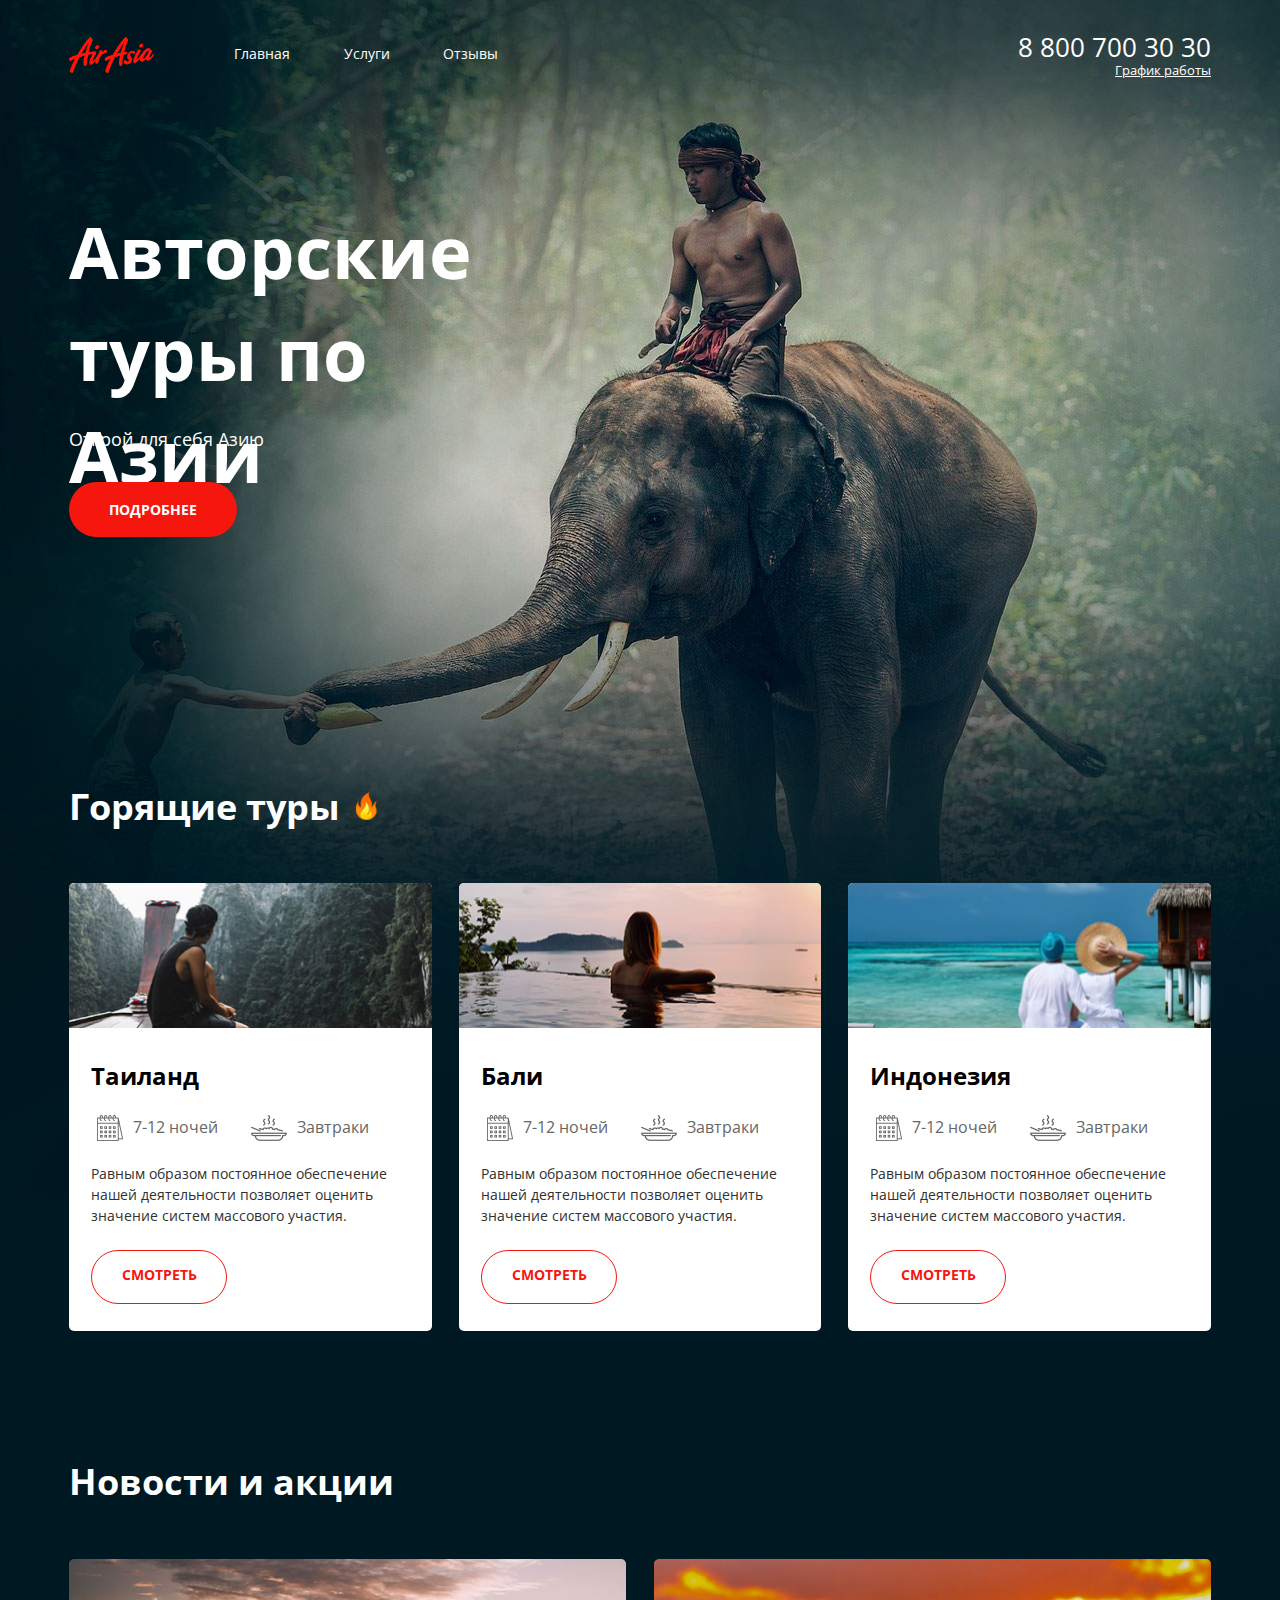
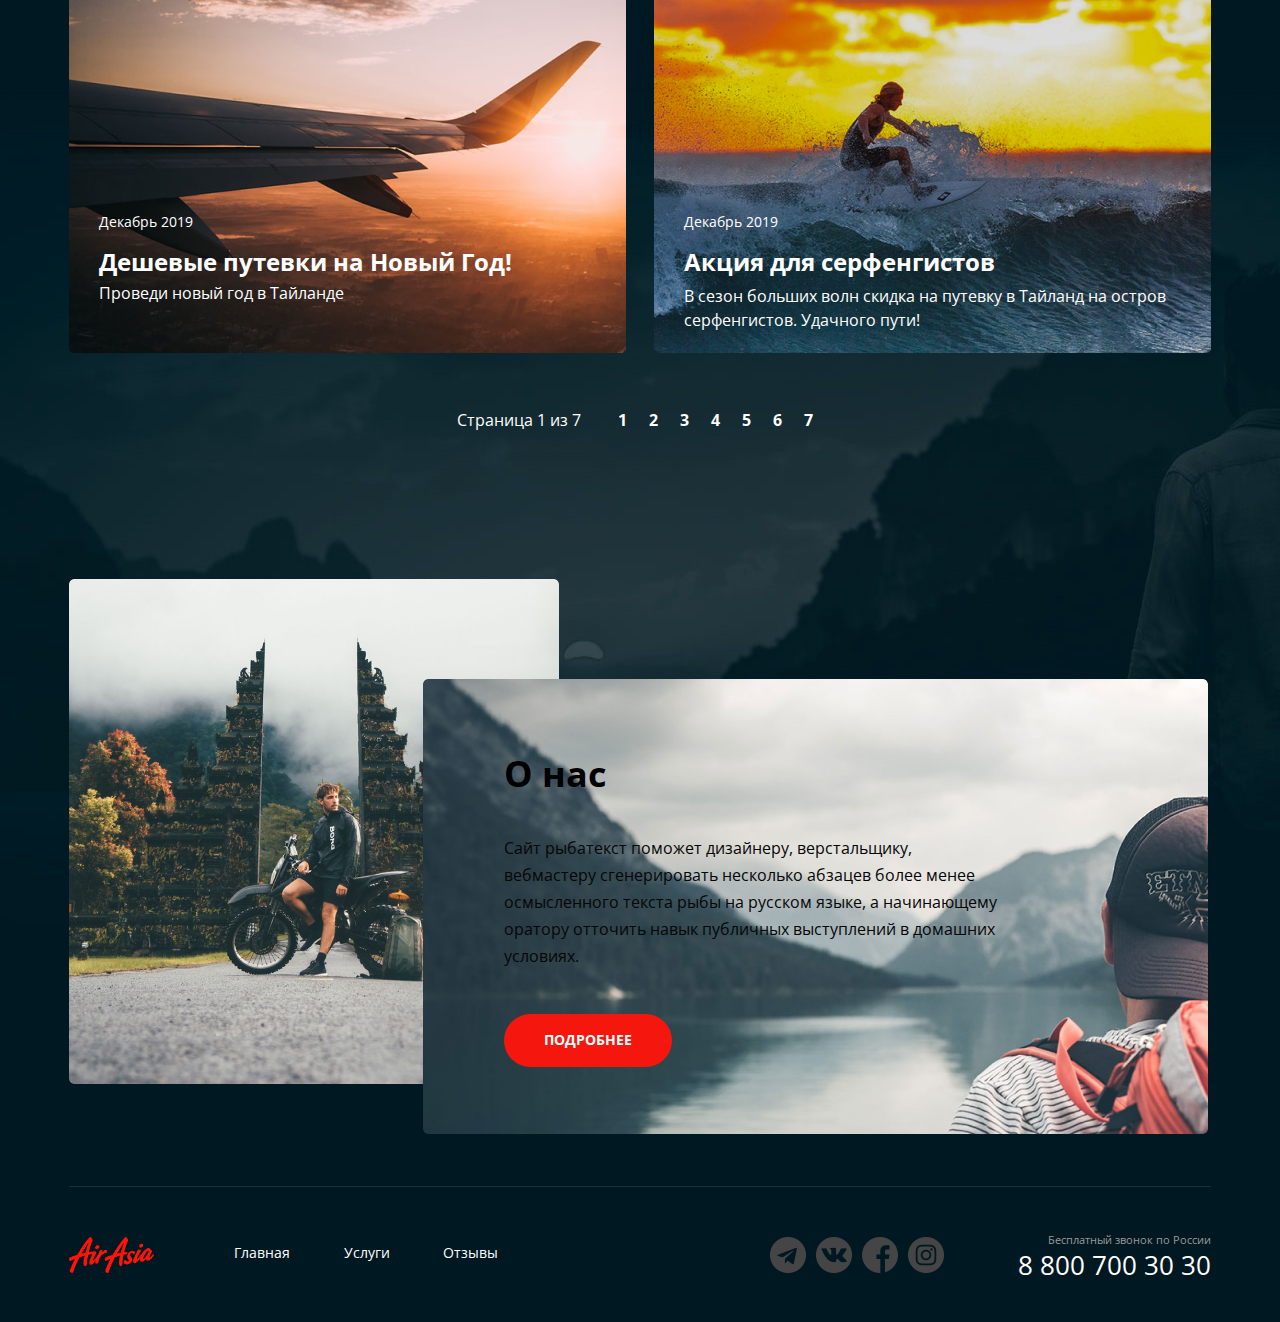
==== index.html @ a70e91f2 "Страница "Главная" и "Услуги"" ====
<!DOCTYPE html>
<html lang="ru">
<head>
  <meta charset="UTF-8">
  <meta http-equiv="X-UA-Compatible" content="IE=edge">
  <meta name="viewport" content="width=device-width, initial-scale=1.0">
  
  <link rel="preconnect" href="https://fonts.googleapis.com">
  <link rel="preconnect" href="https://fonts.gstatic.com" crossorigin>
  <link href="https://fonts.googleapis.com/css2?family=Open+Sans:ital,wght@0,300;0,400;0,500;0,600;0,700;0,800;1,300;1,400;1,500&display=swap" rel="stylesheet">
  
  <link rel="stylesheet" href="./style/normalize.css">
  <link rel="stylesheet" href="./style/main.css">
  <title>Air Asia Main</title>
</head>
<body>
  <div class="wrapper">
    <div class="wrapper__content wrapper__main-back">
      <header class="header">
        <div class="container header__container">
          <div class="header__col">
            <a href="#" class="logo">
              <img src="./img/лого.png" alt="logo company" class="logo__pic">
            </a>
            <nav class="menu">
              <ul class="menu__list">
                <li class="menu__item">
                  <a href="./main-page.html" class="menu__link">Главная</a>
                </li>
                <li class="menu__item">
                  <a href="./pages/services-page.html" class="menu__link">Услуги</a>
                </li>
                <li class="menu__item">
                  <a href="#" class="menu__link">Отзывы</a>
                </li>
              </ul>
            </nav>
          </div>
          <div class="header__col header__col--align--right">
            <addres class="contacts">
              <a href="tel:+78007003030" class="contacts__phone">8 800 700 30 30</a>
              <div class="contacts__workhours">График работы</div>
            </addres>
          </div>
        </div>
      </header>
      <main class="main-content">
        <section class="hello">
          <div class="container hello__container">
            <h1 class="hello__title">Авторские туры по Азии</h1>
            <div class="hello__subtitle">Открой для себя Азию</div>
            <a href="#" class="button button--shadow">Подробнее</a>
          </div>
        </section>
        <section class="offers">
          <div class="container">
            <h2 class="title title--fire">Горящие туры</h2>
          <ul class="offers__list">
            <li class="offers__item">
              <img src="./img/river.png" alt="hot tour" class="offers__img">
              <div class="offers__content">
                <h3 class="offers__title">Таиланд</h3>
                <ul class="offers__features">
                  <li class="offers__feature">
                    <img src="./img/calendar.png" alt="calendar" class="offers__feature-img">
                    <div class="offers__features-text offers__features-text--calendar">7-12 ночей</div>
                  </li>
                  <li class="offers__feature">
                    <img src="./img/meal.png" alt="breakfast" class="offers__feature-img">
                    <div class="offers__features-text offers__features-text--break">Завтраки</div>
                  </li>
                </ul>
                <p class="offers__text">Равным образом постоянное обеспечение нашей деятельности позволяет оценить значение систем массового участия.
                </p>
                <a href="#" class="button button--light button--small--size">Смотреть</a>
              </div>
            </li>
            <li class="offers__item">
              <img src="./img/pool.png" alt="hot tour" class="offers__img">
              <div class="offers__content">
                <h3 class="offers__title">Бали</h3>
                <ul class="offers__features">
                  <li class="offers__feature">
                    <img src="./img/calendar.png" alt="calendar" class="offers__feature-img">
                    <div class="offers__features-text offers__features-text--calendar">7-12 ночей</div>
                  </li>
                  <li class="offers__feature">
                    <img src="./img/meal.png" alt="breakfast" class="offers__feature-img">
                    <div class="offers__features-text offers__features-text--break">Завтраки</div>
                  </li>
                </ul>
                <p class="offers__text">Равным образом постоянное обеспечение нашей деятельности позволяет оценить значение систем массового участия.
                </p>
                <a href="#" class="button button--light button--small--size">Смотреть</a>
              </div>
            </li>
            <li class="offers__item">
              <img src="./img/ocean.png" alt="hot tour" class="offers__img">
              <div class="offers__content">
                <h3 class="offers__title">Индонезия</h3>
                <ul class="offers__features">
                  <li class="offers__feature">
                    <img src="./img/calendar.png" alt="calendar" class="offers__feature-img">
                    <div class="offers__features-text offers__features-text--calendar">7-12 ночей</div>
                  </li>
                  <li class="offers__feature">
                    <img src="./img/meal.png" alt="breakfast" class="offers__feature-img">
                    <div class="offers__features-text  offers__features-text--break">Завтраки</div>
                  </li>
                </ul>
                <p class="offers__text">Равным образом постоянное обеспечение нашей деятельности позволяет оценить значение систем массового участия.
                </p>
                <a href="#" class="button button--light button--small--size">Смотреть</a>
              </div>
            </li>
          </ul>
        </div>
        </section>
        <section class="news">
          <div class="container">
            <h2 class="title">Новости и акции</h2>
            <ul class="news__list">
              <li class="news__item single-news">
                <img src="./img/plain.png" alt="news image" class="news__item-pic">
                <div class="single-news__content">
                  <div class="single-news__date">Декабрь 2019</div>
                  <h4 class="single-news__title">Дешевые путевки на Новый Год!</h4>
                  <div class="single-news_text">Проведи новый год в Тайланде</div>
                </div>
              </li>
              <li class="news__item single-news">
                <img src="./img/Surfer.png" alt="news image" class="news__item-pic">
                <div class="single-news__content">
                  <div class="single-news__date">Декабрь 2019</div>
                  <h4 class="single-news__title">Акция для серфенгистов</h4>
                  <div class="single-news__text">В сезон больших волн скидка на путевку в Тайланд на остров серфенгистов. Удачного пути!</div>
                </div>
              </li>
            </ul>
            <div class="pagination">
              <div class="pagination__text">Страница 1 из 7</div>
              <ul class="pagination__list">
                <li class="pagination__item pagination__item--active">
                  <span class="pagination__item-form">1</span>
                </li>
                <li class="pagination__item pagination__item--active">
                  <span class="pagination__item-form">2</span>
                </li>
                <li class="pagination__item pagination__item--active">
                  <span class="pagination__item-form">3</span>
                </li>
                <li class="pagination__item pagination__item--active">
                  <span class="pagination__item-form">4</span>
                </li>
                <li class="pagination__item pagination__item--active">
                  <span class="pagination__item-form">5</span>
                </li>
                <li class="pagination__item pagination__item--active">
                  <span class="pagination__item-form">6</span>
                </li>
                <li class="pagination__item pagination__item--active">
                  <span class="pagination__item-form">7</span>
                </li>
              </ul>
            </div>
      </section>
      <section class="about">
          <div class="container about__container">
            <img src="./img/gates.png" alt="about img" class="about__pic">
            <div class="about__content about__content--background">
              <h3 class="title title--dark">О нас</h3>
              <p class="about__text">Сайт рыбатекст поможет дизайнеру, верстальщику, вебмастеру сгенерировать несколько абзацев более менее осмысленного текста рыбы на русском языке, а начинающему оратору отточить навык публичных выступлений в домашних условиях.
              </p>
              <a href="#" class="button button--shadow">Подробнее</a>
            </div>
        </div>
      </section>
      </main>
    </div>
    <footer class="footer">
      <div class="container footer__container footer__container--main">
          <div class="footer__col">
            <a href="#" class="logo">
              <img src="./img/лого.png" alt="logo company" class="logo__pic">
            </a>
            <nav class="menu">
              <ul class="menu__list">
                <li class="menu__item">
                  <a href="./main-page.html" class="menu__link">Главная</a>
                </li>
                <li class="menu__item">
                  <a href="./pages/services-page.html" class="menu__link">Услуги</a>
                </li>
                <li class="menu__item">
                  <a href="#" class="menu__link">Отзывы</a>
                </li>
              </ul>
            </nav>
          </div>
          <div class="footer__col footer__col--align--right">
            <ul class="network">
              <li class="network__item">
                <a href="#" class="network__link">
                  <img src="./img/tg.png" alt="tg" class="network__icon">
                </a>
              </li>
              <li class="network__item">
                <a href="#" class="network__link">
                  <img src="./img/vk.png" alt="vk" class="network__icon">
                </a>
              </li>
              <li class="network__item">
                <a href="#" class="network__link">
                  <img src="./img/fb.png" alt="fb" class="network__icon">
                </a>
              </li>
              <li class="network__item">
                <a href="#" class="network__link">
                  <img src="./img/inst.png" alt="inst" class="network__icon">
                </a>
              </li>
            </ul>
            <address class="contacts">
              <div class="contacts__info">Бесплатный звонок по России</div>
              <a href="tel:+78007003030" class="contacts__phone">8 800 700 30 30</a>
            </address>
          </div>
      </div>
    </footer>
  </div>
</body>
</html>
---- style/main.css ----
@import url(./../style/blocks/base.css);
@import url(./../style/blocks/header.css);
@import url(./../style/blocks/hello.css);
@import url(./../style/blocks/offers.css);
@import url(./../style/blocks/news.css);
@import url(./../style/blocks/about.css);
@import url(./../style/blocks/footer.css);

/* Страница "Услуги" */
@import url(./../style/blocks/sv-header.css);
@import url(./../style/blocks/services.css);
@import url(./../style/blocks/partners.css);
@import url(./../style/blocks/sv-footer.css);
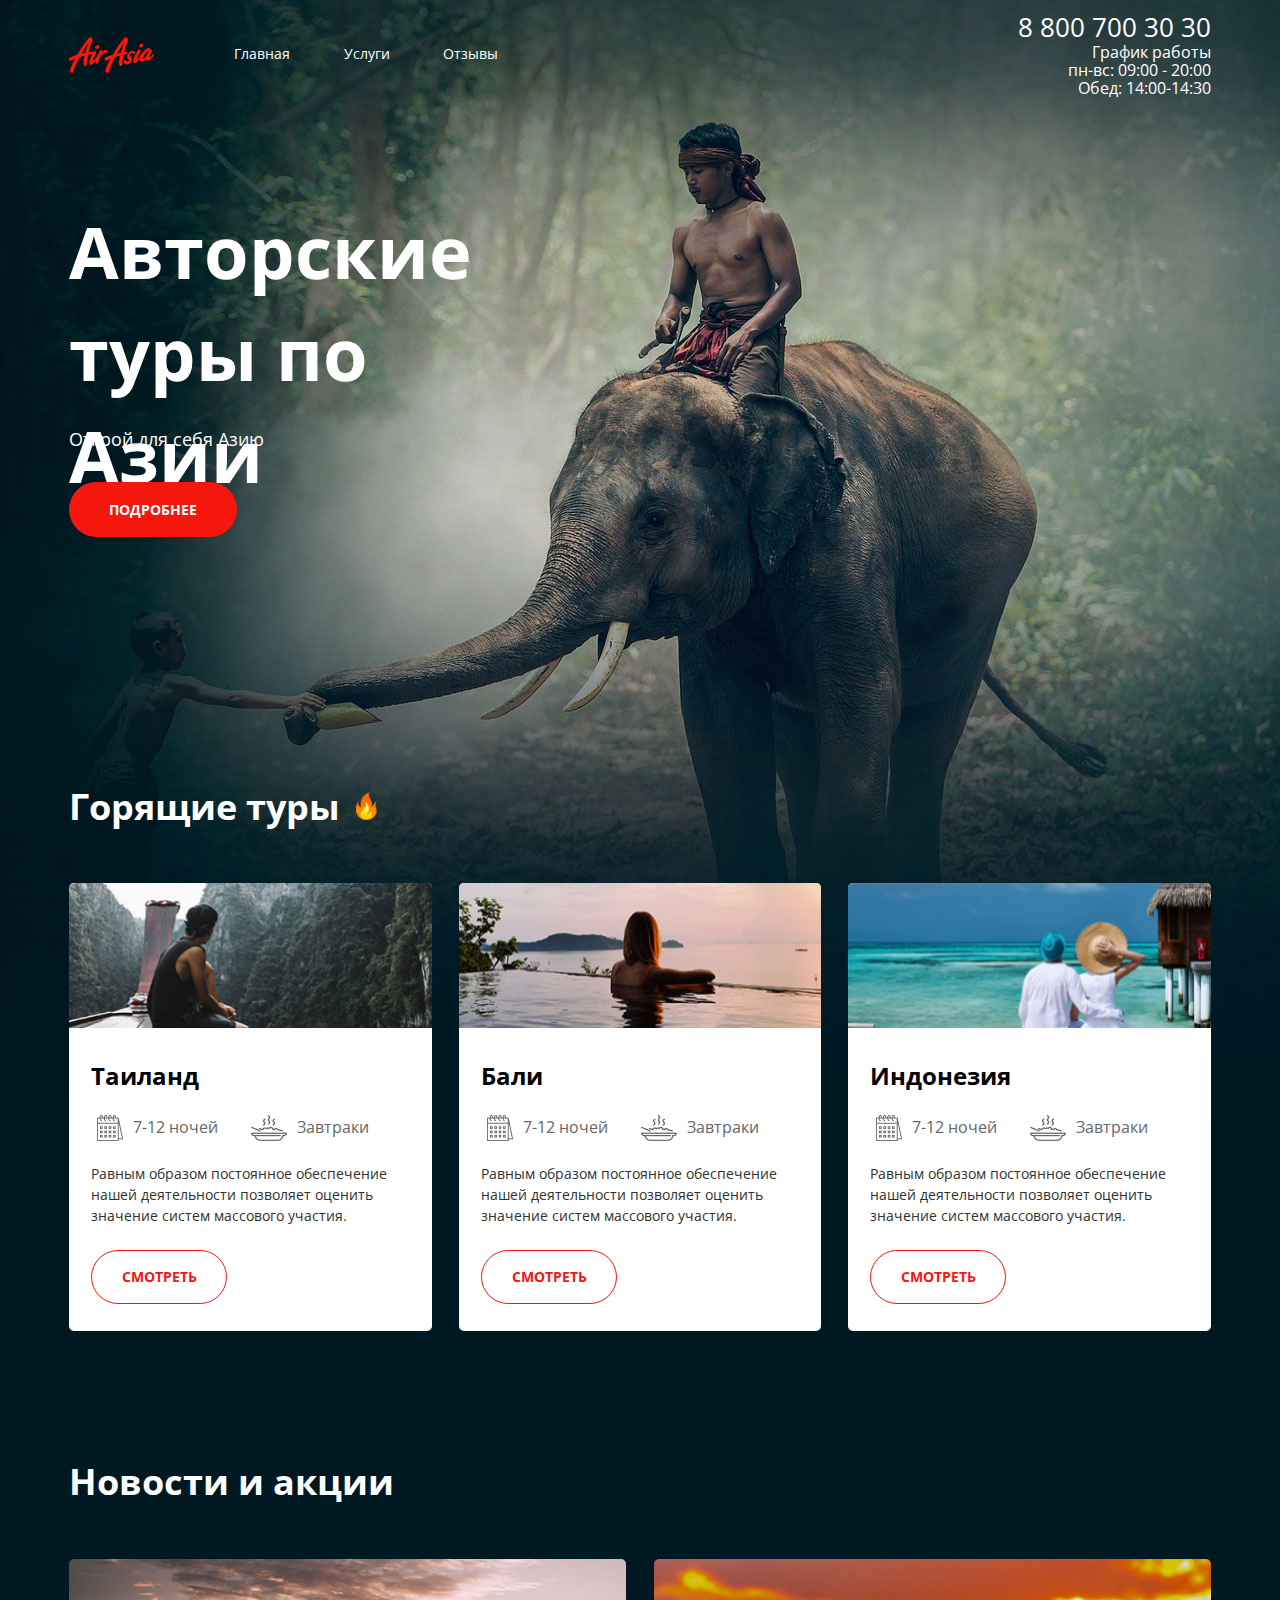
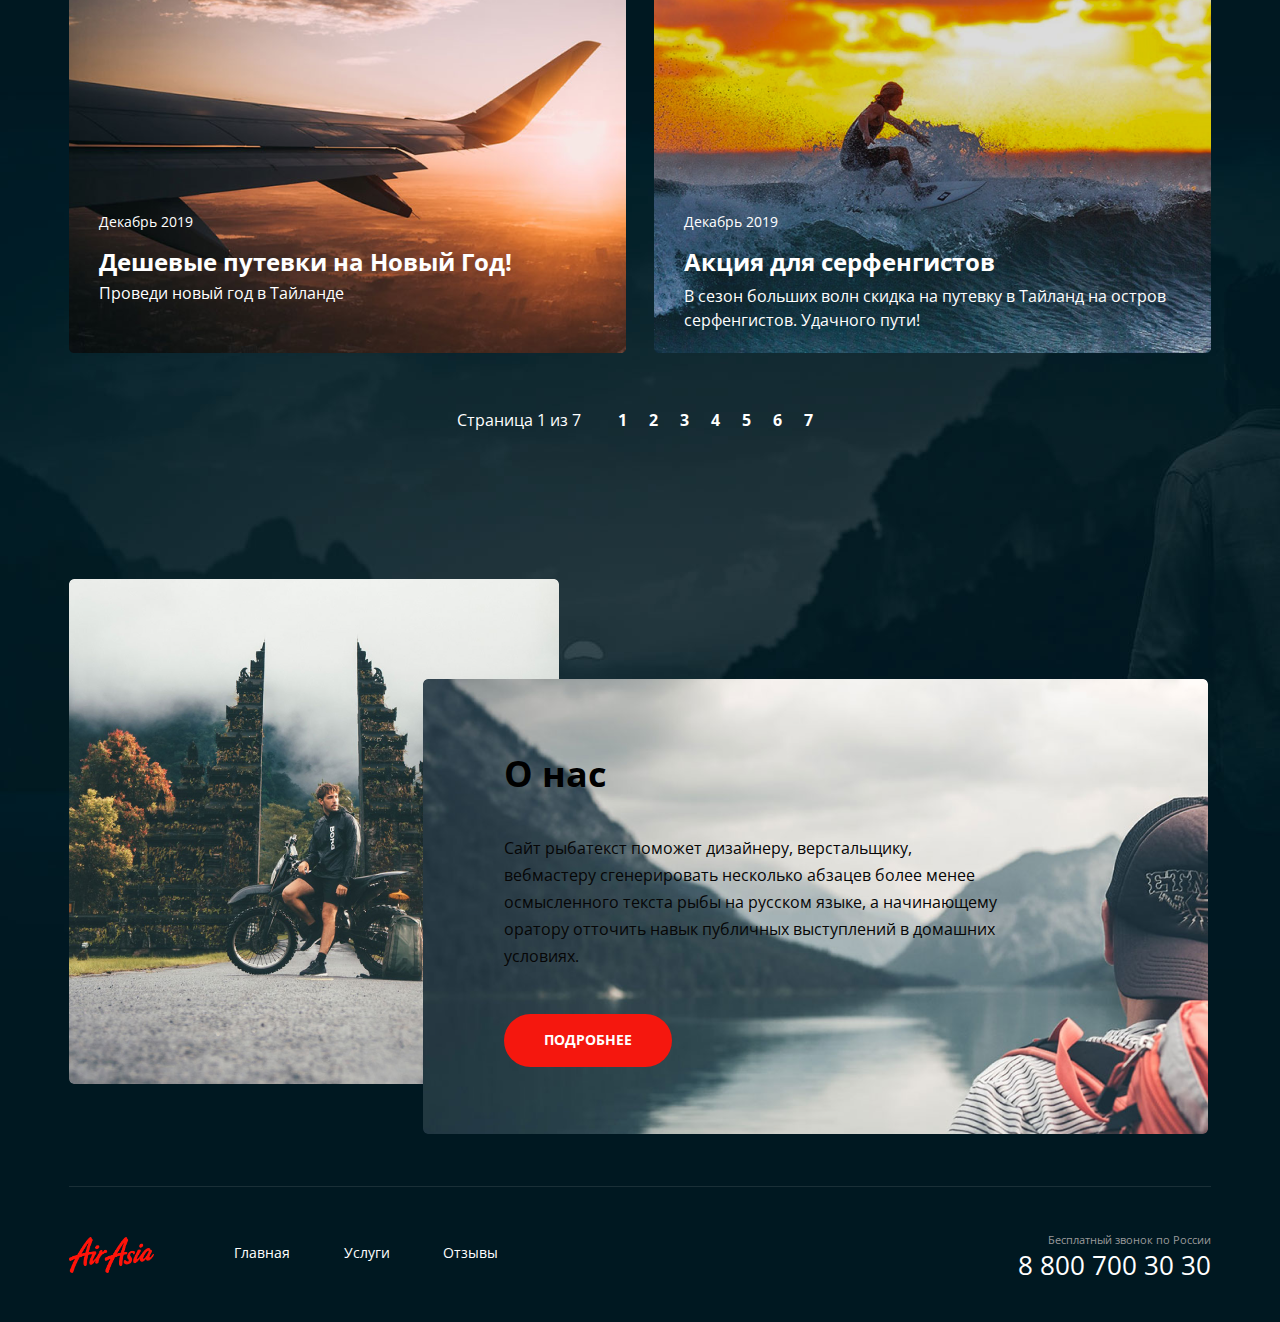
==== commit 011053e8: "Все страницы проекта "Air-Asia"" ====
--- a/index.html
+++ b/index.html
@@ -19,19 +19,19 @@
       <header class="header">
         <div class="container header__container">
           <div class="header__col">
-            <a href="#" class="logo">
+            <a href="./index.html" class="logo">
               <img src="./img/лого.png" alt="logo company" class="logo__pic">
             </a>
             <nav class="menu">
               <ul class="menu__list">
                 <li class="menu__item">
-                  <a href="./main-page.html" class="menu__link">Главная</a>
+                  <a href="./index.html" class="menu__link">Главная</a>
                 </li>
                 <li class="menu__item">
                   <a href="./pages/services-page.html" class="menu__link">Услуги</a>
                 </li>
                 <li class="menu__item">
-                  <a href="#" class="menu__link">Отзывы</a>
+                  <a href="./pages/feedbacks-page.html" class="menu__link">Отзывы</a>
                 </li>
               </ul>
             </nav>
@@ -39,7 +39,15 @@
           <div class="header__col header__col--align--right">
             <addres class="contacts">
               <a href="tel:+78007003030" class="contacts__phone">8 800 700 30 30</a>
-              <div class="contacts__workhours">График работы</div>
+              <div class="dropdown contacts__dropdown">
+                <a href="#" class="dropdown__workhours">График работы</a>
+                  <div class="dropdown__menu">
+                    <ul class="dropdown__list">
+                      <li class="dropdown__item">пн-вс: 09:00 - 20:00</li>
+                      <li class="dropdown__item">Обед: 14:00-14:30</li>
+                    </ul>
+                  </div>
+              </div>
             </addres>
           </div>
         </div>
@@ -180,19 +188,19 @@
     <footer class="footer">
       <div class="container footer__container footer__container--main">
           <div class="footer__col">
-            <a href="#" class="logo">
+            <a href="./index.html" class="logo">
               <img src="./img/лого.png" alt="logo company" class="logo__pic">
             </a>
             <nav class="menu">
               <ul class="menu__list">
                 <li class="menu__item">
-                  <a href="./main-page.html" class="menu__link">Главная</a>
+                  <a href="./index.html" class="menu__link">Главная</a>
                 </li>
                 <li class="menu__item">
                   <a href="./pages/services-page.html" class="menu__link">Услуги</a>
                 </li>
                 <li class="menu__item">
-                  <a href="#" class="menu__link">Отзывы</a>
+                  <a href="./pages/feedbacks-page.html" class="menu__link">Отзывы</a>
                 </li>
               </ul>
             </nav>
@@ -200,24 +208,16 @@
           <div class="footer__col footer__col--align--right">
             <ul class="network">
               <li class="network__item">
-                <a href="#" class="network__link">
-                  <img src="./img/tg.png" alt="tg" class="network__icon">
-                </a>
-              </li>
-              <li class="network__item">
-                <a href="#" class="network__link">
-                  <img src="./img/vk.png" alt="vk" class="network__icon">
-                </a>
-              </li>
-              <li class="network__item">
-                <a href="#" class="network__link">
-                  <img src="./img/fb.png" alt="fb" class="network__icon">
-                </a>
-              </li>
-              <li class="network__item">
-                <a href="#" class="network__link">
-                  <img src="./img/inst.png" alt="inst" class="network__icon">
-                </a>
+                <a href="#" class="network__icon network__icon--tg"></a>
+              </li>
+              <li class="network__item">
+                <a href="#" class="network__icon network__icon--vk"></a>
+              </li>
+              <li class="network__item">
+                <a href="#" class="network__icon network__icon--fb"></a>
+              </li>
+              <li class="network__item">
+                <a href="#" class="network__icon network__icon--inst"></a>
               </li>
             </ul>
             <address class="contacts">
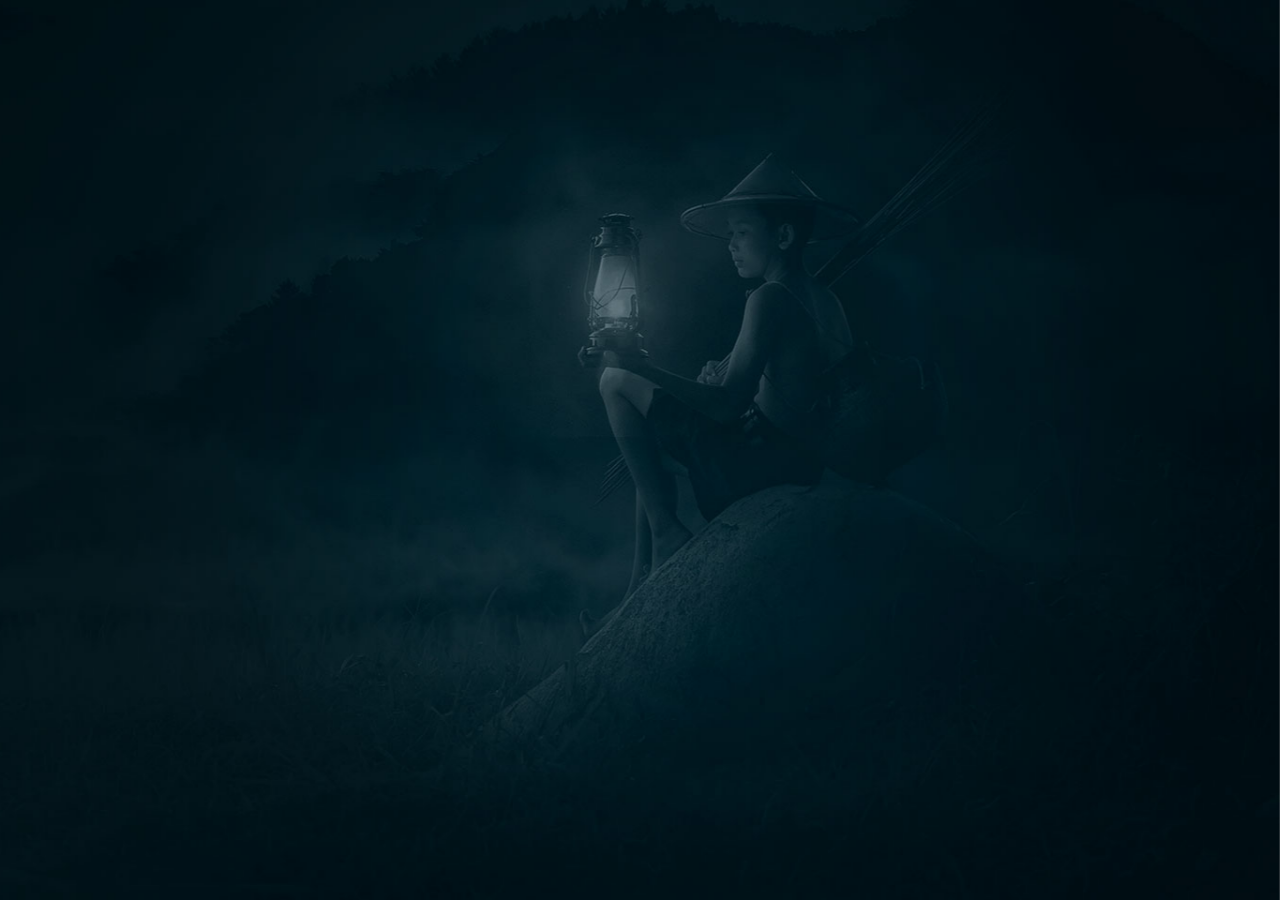
==== commit 4820db8f: "Все страницы проекта "Air-Asia"" ====
--- a/index.html
+++ b/index.html
@@ -4,229 +4,25 @@
   <meta charset="UTF-8">
   <meta http-equiv="X-UA-Compatible" content="IE=edge">
   <meta name="viewport" content="width=device-width, initial-scale=1.0">
-  
+
   <link rel="preconnect" href="https://fonts.googleapis.com">
   <link rel="preconnect" href="https://fonts.gstatic.com" crossorigin>
   <link href="https://fonts.googleapis.com/css2?family=Open+Sans:ital,wght@0,300;0,400;0,500;0,600;0,700;0,800;1,300;1,400;1,500&display=swap" rel="stylesheet">
   
   <link rel="stylesheet" href="./style/normalize.css">
   <link rel="stylesheet" href="./style/main.css">
-  <title>Air Asia Main</title>
+
+  <title>Air Asia Welcome</title>
 </head>
 <body>
-  <div class="wrapper">
-    <div class="wrapper__content wrapper__main-back">
-      <header class="header">
-        <div class="container header__container">
-          <div class="header__col">
-            <a href="./index.html" class="logo">
-              <img src="./img/лого.png" alt="logo company" class="logo__pic">
-            </a>
-            <nav class="menu">
-              <ul class="menu__list">
-                <li class="menu__item">
-                  <a href="./index.html" class="menu__link">Главная</a>
-                </li>
-                <li class="menu__item">
-                  <a href="./pages/services-page.html" class="menu__link">Услуги</a>
-                </li>
-                <li class="menu__item">
-                  <a href="./pages/feedbacks-page.html" class="menu__link">Отзывы</a>
-                </li>
-              </ul>
-            </nav>
-          </div>
-          <div class="header__col header__col--align--right">
-            <addres class="contacts">
-              <a href="tel:+78007003030" class="contacts__phone">8 800 700 30 30</a>
-              <div class="dropdown contacts__dropdown">
-                <a href="#" class="dropdown__workhours">График работы</a>
-                  <div class="dropdown__menu">
-                    <ul class="dropdown__list">
-                      <li class="dropdown__item">пн-вс: 09:00 - 20:00</li>
-                      <li class="dropdown__item">Обед: 14:00-14:30</li>
-                    </ul>
-                  </div>
-              </div>
-            </addres>
-          </div>
-        </div>
-      </header>
-      <main class="main-content">
-        <section class="hello">
-          <div class="container hello__container">
-            <h1 class="hello__title">Авторские туры по Азии</h1>
-            <div class="hello__subtitle">Открой для себя Азию</div>
-            <a href="#" class="button button--shadow">Подробнее</a>
-          </div>
-        </section>
-        <section class="offers">
-          <div class="container">
-            <h2 class="title title--fire">Горящие туры</h2>
-          <ul class="offers__list">
-            <li class="offers__item">
-              <img src="./img/river.png" alt="hot tour" class="offers__img">
-              <div class="offers__content">
-                <h3 class="offers__title">Таиланд</h3>
-                <ul class="offers__features">
-                  <li class="offers__feature">
-                    <img src="./img/calendar.png" alt="calendar" class="offers__feature-img">
-                    <div class="offers__features-text offers__features-text--calendar">7-12 ночей</div>
-                  </li>
-                  <li class="offers__feature">
-                    <img src="./img/meal.png" alt="breakfast" class="offers__feature-img">
-                    <div class="offers__features-text offers__features-text--break">Завтраки</div>
-                  </li>
-                </ul>
-                <p class="offers__text">Равным образом постоянное обеспечение нашей деятельности позволяет оценить значение систем массового участия.
-                </p>
-                <a href="#" class="button button--light button--small--size">Смотреть</a>
-              </div>
-            </li>
-            <li class="offers__item">
-              <img src="./img/pool.png" alt="hot tour" class="offers__img">
-              <div class="offers__content">
-                <h3 class="offers__title">Бали</h3>
-                <ul class="offers__features">
-                  <li class="offers__feature">
-                    <img src="./img/calendar.png" alt="calendar" class="offers__feature-img">
-                    <div class="offers__features-text offers__features-text--calendar">7-12 ночей</div>
-                  </li>
-                  <li class="offers__feature">
-                    <img src="./img/meal.png" alt="breakfast" class="offers__feature-img">
-                    <div class="offers__features-text offers__features-text--break">Завтраки</div>
-                  </li>
-                </ul>
-                <p class="offers__text">Равным образом постоянное обеспечение нашей деятельности позволяет оценить значение систем массового участия.
-                </p>
-                <a href="#" class="button button--light button--small--size">Смотреть</a>
-              </div>
-            </li>
-            <li class="offers__item">
-              <img src="./img/ocean.png" alt="hot tour" class="offers__img">
-              <div class="offers__content">
-                <h3 class="offers__title">Индонезия</h3>
-                <ul class="offers__features">
-                  <li class="offers__feature">
-                    <img src="./img/calendar.png" alt="calendar" class="offers__feature-img">
-                    <div class="offers__features-text offers__features-text--calendar">7-12 ночей</div>
-                  </li>
-                  <li class="offers__feature">
-                    <img src="./img/meal.png" alt="breakfast" class="offers__feature-img">
-                    <div class="offers__features-text  offers__features-text--break">Завтраки</div>
-                  </li>
-                </ul>
-                <p class="offers__text">Равным образом постоянное обеспечение нашей деятельности позволяет оценить значение систем массового участия.
-                </p>
-                <a href="#" class="button button--light button--small--size">Смотреть</a>
-              </div>
-            </li>
-          </ul>
-        </div>
-        </section>
-        <section class="news">
-          <div class="container">
-            <h2 class="title">Новости и акции</h2>
-            <ul class="news__list">
-              <li class="news__item single-news">
-                <img src="./img/plain.png" alt="news image" class="news__item-pic">
-                <div class="single-news__content">
-                  <div class="single-news__date">Декабрь 2019</div>
-                  <h4 class="single-news__title">Дешевые путевки на Новый Год!</h4>
-                  <div class="single-news_text">Проведи новый год в Тайланде</div>
-                </div>
-              </li>
-              <li class="news__item single-news">
-                <img src="./img/Surfer.png" alt="news image" class="news__item-pic">
-                <div class="single-news__content">
-                  <div class="single-news__date">Декабрь 2019</div>
-                  <h4 class="single-news__title">Акция для серфенгистов</h4>
-                  <div class="single-news__text">В сезон больших волн скидка на путевку в Тайланд на остров серфенгистов. Удачного пути!</div>
-                </div>
-              </li>
-            </ul>
-            <div class="pagination">
-              <div class="pagination__text">Страница 1 из 7</div>
-              <ul class="pagination__list">
-                <li class="pagination__item pagination__item--active">
-                  <span class="pagination__item-form">1</span>
-                </li>
-                <li class="pagination__item pagination__item--active">
-                  <span class="pagination__item-form">2</span>
-                </li>
-                <li class="pagination__item pagination__item--active">
-                  <span class="pagination__item-form">3</span>
-                </li>
-                <li class="pagination__item pagination__item--active">
-                  <span class="pagination__item-form">4</span>
-                </li>
-                <li class="pagination__item pagination__item--active">
-                  <span class="pagination__item-form">5</span>
-                </li>
-                <li class="pagination__item pagination__item--active">
-                  <span class="pagination__item-form">6</span>
-                </li>
-                <li class="pagination__item pagination__item--active">
-                  <span class="pagination__item-form">7</span>
-                </li>
-              </ul>
-            </div>
-      </section>
-      <section class="about">
-          <div class="container about__container">
-            <img src="./img/gates.png" alt="about img" class="about__pic">
-            <div class="about__content about__content--background">
-              <h3 class="title title--dark">О нас</h3>
-              <p class="about__text">Сайт рыбатекст поможет дизайнеру, верстальщику, вебмастеру сгенерировать несколько абзацев более менее осмысленного текста рыбы на русском языке, а начинающему оратору отточить навык публичных выступлений в домашних условиях.
-              </p>
-              <a href="#" class="button button--shadow">Подробнее</a>
-            </div>
-        </div>
-      </section>
-      </main>
-    </div>
-    <footer class="footer">
-      <div class="container footer__container footer__container--main">
-          <div class="footer__col">
-            <a href="./index.html" class="logo">
-              <img src="./img/лого.png" alt="logo company" class="logo__pic">
-            </a>
-            <nav class="menu">
-              <ul class="menu__list">
-                <li class="menu__item">
-                  <a href="./index.html" class="menu__link">Главная</a>
-                </li>
-                <li class="menu__item">
-                  <a href="./pages/services-page.html" class="menu__link">Услуги</a>
-                </li>
-                <li class="menu__item">
-                  <a href="./pages/feedbacks-page.html" class="menu__link">Отзывы</a>
-                </li>
-              </ul>
-            </nav>
-          </div>
-          <div class="footer__col footer__col--align--right">
-            <ul class="network">
-              <li class="network__item">
-                <a href="#" class="network__icon network__icon--tg"></a>
-              </li>
-              <li class="network__item">
-                <a href="#" class="network__icon network__icon--vk"></a>
-              </li>
-              <li class="network__item">
-                <a href="#" class="network__icon network__icon--fb"></a>
-              </li>
-              <li class="network__item">
-                <a href="#" class="network__icon network__icon--inst"></a>
-              </li>
-            </ul>
-            <address class="contacts">
-              <div class="contacts__info">Бесплатный звонок по России</div>
-              <a href="tel:+78007003030" class="contacts__phone">8 800 700 30 30</a>
-            </address>
-          </div>
+  <div class="wrapper wrapper__welcome wrapper__welcome--back">
+    <section class="welcome">
+      <div class="welcome__logo welcome__logo--back">
+          <img src="./img/лого.png" alt="logo company" class="logo__pic--welcome">
+          <div class="welcome__text">Открой для себя Азию</div>
       </div>
-    </footer>
+      <a href="./pages/main-page.html" class="button button--shadow button--welcome">Войти</a>
+    </section>
   </div>
 </body>
 </html>--- a/style/main.css
+++ b/style/main.css
@@ -10,4 +10,17 @@
 @import url(./../style/blocks/sv-header.css);
 @import url(./../style/blocks/services.css);
 @import url(./../style/blocks/partners.css);
-@import url(./../style/blocks/sv-footer.css);+@import url(./../style/blocks/sv-footer.css);
+
+/* Страница "Отзывы" */
+@import url(./../style/blocks/feedbacks.css);
+@import url(./../style/blocks/banner.css);
+@import url(./../style/blocks/form.css);
+
+
+
+
+
+
+/* Приветственная страница */
+@import url(./../style/blocks/welcome.css);